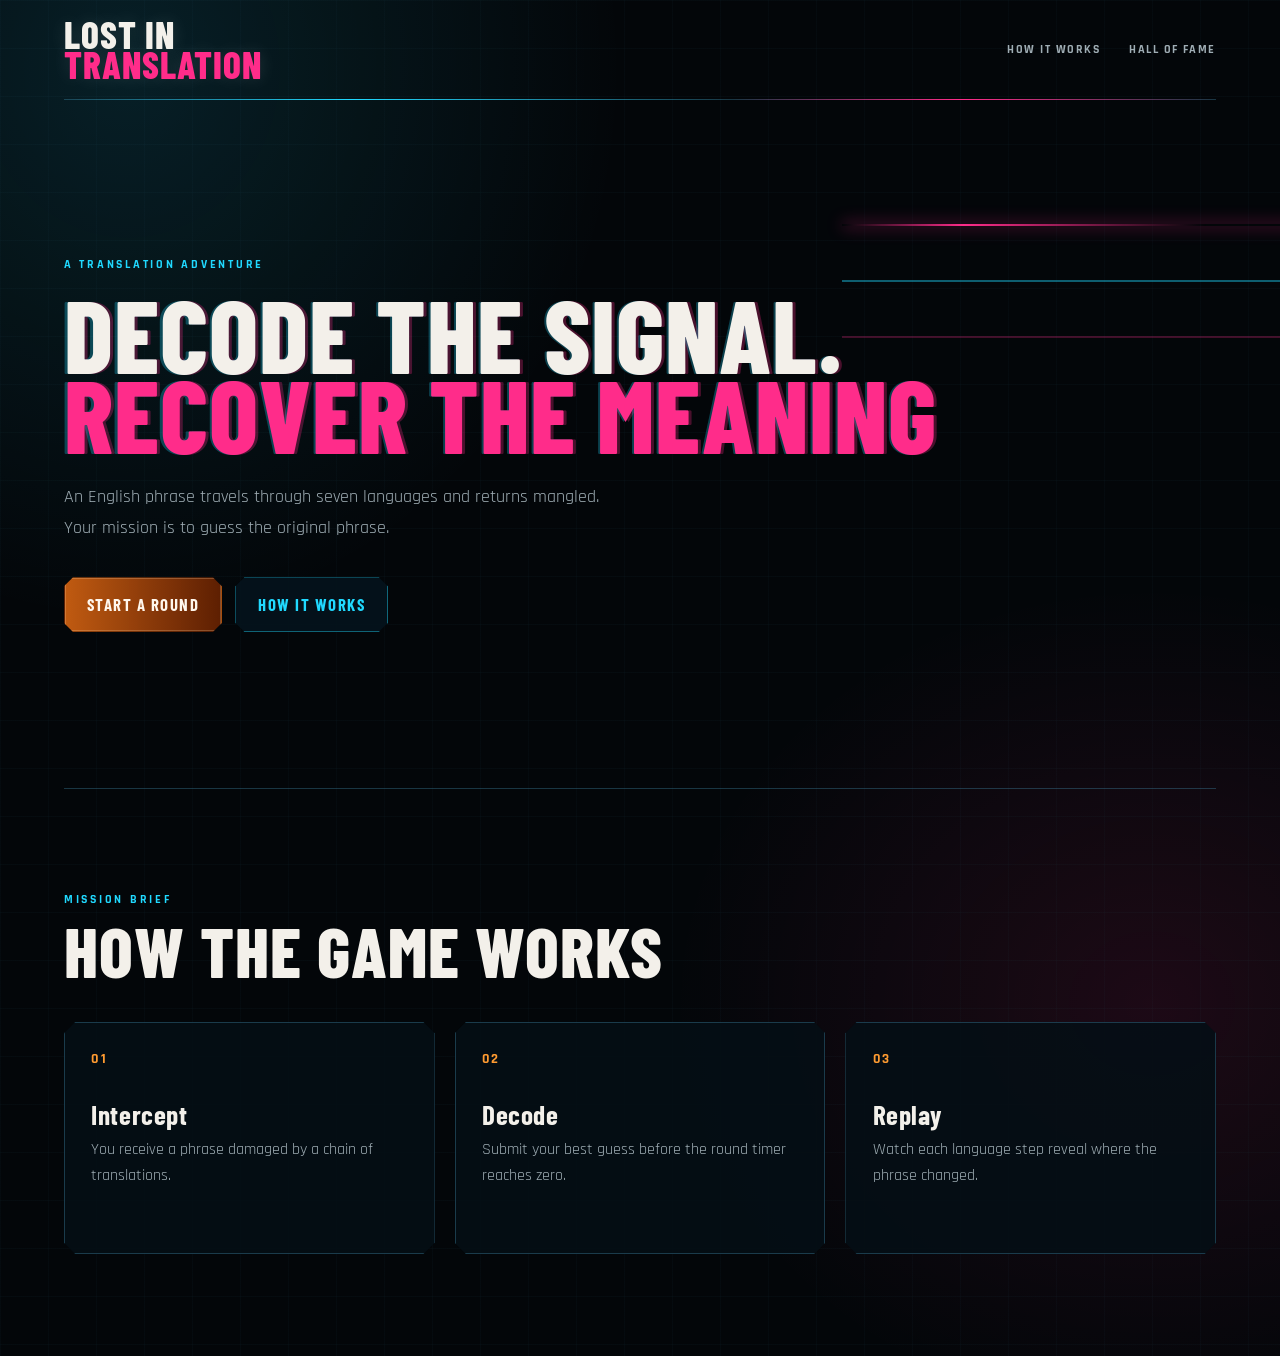
==== index.html @ 87a0662b "This is the frontend of the Lost in Translation project, we will start with the backend functionalit" ====
<!DOCTYPE html>
<html lang="en">
    <head>
        <meta charset="UTF-8">
        <meta name ="viewport" content="width=device-width, initial-scale=1.0">
        <title> Lost in Translation </title>
        <link rel="stylesheet" href="game_client/styles/landing-page.css">
    </head>
    <body>
        <header class="site-header">
            <a class="site-logo" href="index.html">
                Lost in <span>Translation</span>
            </a>
            <nav>
                <a href="#how-it-works">How it works</a>
                <a href="game_client/pages/hall-of-fame.html">Hall of Fame</a>
            </nav>
        </header>
        <main>
            </h1>
            <section class="hero">
                <p class="eyebrow">A TRANSLATION ADVENTURE</p>
                <h1> Decode the signal.
                <span> Recover the meaning</span>
                </h1>
                <p class="hero-text">
                    An English phrase travels through seven languages and returns
                    mangled. Your mission is to guess the original phrase.
                    </p>
                    <div class="hero-buttons">
                        <a class="primary-button" href="game_client/pages/game.html">
                            Start a round
                         </a>
                        <a class="secondary-button" href="#how-it-works">
                            How it works
                            </a>
                            </div>    
                        </section>

                        <section class="how-it-works" id="how-it-works">
                            <p class="eyebrow">MISSION BRIEF</p>
                            <h2>How the game works</h2>
                            <div class="steps">
                                <article>
                                    <span>01</span>
                                    <h3>Intercept</h3>
                                    <p>You receive a phrase damaged by a chain of translations.</p>
                                    </article>
                                    <article>
                                        <span>02</span>
                                        <h3>Decode</h3>
                                        <p>Submit your best guess before the round timer reaches zero.</p>
                                        </article>
                                        <article>
                                            <span>03</span>
                                            <h3>Replay</h3>
                                            <p>Watch each language step reveal where the phrase changed.</p>
                                            </article>
                                            </div>
                                         </section>
                                    </main>
                               <script src="game_client/scripts/landing-page.js"></script>
                            </body>
                         </html>
---- game_client/styles/landing-page.css ----
@import url("https://fonts.googleapis.com/css2?family=Barlow+Condensed:wght@500;600;700;800&family=Rajdhani:wght@500;600;700&display=swap");

/* Landing page design tokens */
:root {
  --background: #030609;
  --surface: rgba(5, 15, 22, 0.9);
  --surface-hover: rgba(8, 28, 39, 0.96);
  --border: rgba(82, 181, 217, 0.28);
  --text: #f3f0ea;
  --muted-text: #9fadb4;
  --pink: #ff2c8a;
  --blue: #20d9ff;
  --orange: #ff9b31;
  --page-width: 72rem;
  --page-gutter: clamp(1.25rem, 4vw, 3rem);
  --shadow: 0 1.25rem 3rem rgba(0, 0, 0, 0.35);
  --display: "Barlow Condensed", "Arial Narrow", sans-serif;
  --ui: "Rajdhani", "Segoe UI", sans-serif;
}

* {
  box-sizing: border-box;
}

html {
  scroll-behavior: smooth;
}

body {
  min-width: 20rem;
  min-height: 100vh;
  margin: 0;
  overflow-x: hidden;
  color: var(--text);
  font-family: var(--ui);
  line-height: 1.5;
  background:
    linear-gradient(rgba(62, 150, 188, 0.035) 1px, transparent 1px),
    linear-gradient(90deg, rgba(62, 150, 188, 0.03) 1px, transparent 1px),
    radial-gradient(ellipse at 10% 5%, rgba(32, 217, 255, 0.12), transparent 31rem),
    radial-gradient(ellipse at 90% 74%, rgba(255, 44, 138, 0.1), transparent 30rem),
    var(--background);
  background-size: 3rem 3rem, 3rem 3rem, auto, auto, auto;
}

body::before {
  position: fixed;
  z-index: -1;
  inset: 0;
  content: "";
  pointer-events: none;
  opacity: 0.35;
  background: repeating-linear-gradient(
    0deg,
    rgba(255, 255, 255, 0.012) 0,
    rgba(255, 255, 255, 0.012) 1px,
    transparent 1px,
    transparent 4px
  );
}

a {
  color: inherit;
}

.site-header,
.hero,
.how-it-works {
  width: min(var(--page-width), calc(100% - (var(--page-gutter) * 2)));
  margin-inline: auto;
}

.site-header {
  position: relative;
  display: flex;
  align-items: center;
  justify-content: space-between;
  min-height: 6.25rem;
  border-bottom: 1px solid var(--border);
}

.site-header::after {
  position: absolute;
  right: 0;
  bottom: -1px;
  left: 0;
  height: 1px;
  content: "";
  background: linear-gradient(90deg, transparent, var(--blue) 25%, transparent 58%, var(--pink) 78%, transparent);
}

.site-logo {
  max-width: 12rem;
  font-family: var(--display);
  font-size: clamp(1.5rem, 2.9vw, 2.45rem);
  font-weight: 800;
  letter-spacing: 0.025em;
  line-height: 0.8;
  text-decoration: none;
  text-transform: uppercase;
  text-shadow: 0 0 1.1rem rgba(255, 255, 255, 0.12);
}

.site-logo span {
  display: block;
  color: var(--pink);
}

nav {
  display: flex;
  align-items: center;
  gap: clamp(1rem, 3vw, 1.8rem);
}

nav a {
  color: var(--muted-text);
  font-family: var(--ui);
  font-size: 0.78rem;
  font-weight: 700;
  letter-spacing: 0.12em;
  text-decoration: none;
  text-transform: uppercase;
  transition: color 180ms ease;
}

nav a:hover,
nav a:focus-visible {
  color: var(--text);
}

.hero {
  position: relative;
  display: grid;
  align-content: center;
  min-height: clamp(34rem, 78vh, 43rem);
  padding-block: clamp(5rem, 11vw, 8rem);
  isolation: isolate;
}

.hero::before {
  position: absolute;
  z-index: -1;
  top: 18%;
  right: -7rem;
  width: min(38vw, 32rem);
  height: 2px;
  background: linear-gradient(90deg, transparent, var(--pink) 25%, transparent 75%);
  content: "";
  box-shadow: 0 0 1rem var(--pink), 0 3.5rem 0 rgba(32, 217, 255, 0.42), 0 7rem 0 rgba(255, 44, 138, 0.25);
  pointer-events: none;
}

.eyebrow {
  margin: 0;
  color: var(--blue);
  font-family: var(--ui);
  font-size: 0.78rem;
  font-weight: 800;
  letter-spacing: 0.22em;
  line-height: 1.4;
}

.hero h1,
.how-it-works h2,
.steps h3 {
  margin: 0;
  text-wrap: balance;
}

.hero h1 {
  max-width: 56rem;
  margin-top: 1.25rem;
  font-family: var(--display);
  font-size: clamp(3.8rem, 8vw, 7.1rem);
  font-weight: 800;
  letter-spacing: 0.01em;
  line-height: 0.78;
  text-transform: uppercase;
  text-shadow: -0.025em 0 rgba(32, 217, 255, 0.28), 0.025em 0 rgba(255, 44, 138, 0.28);
}

.hero h1 span {
  display: block;
  color: var(--pink);
}

.hero-text {
  max-width: 35rem;
  margin: 1.8rem 0 0;
  color: var(--muted-text);
  font-size: clamp(1rem, 1.5vw, 1.15rem);
  line-height: 1.65;
}

.hero-buttons {
  display: flex;
  flex-wrap: wrap;
  gap: 0.85rem;
  margin-top: 2.15rem;
}

.primary-button,
.secondary-button {
  display: inline-flex;
  align-items: center;
  justify-content: center;
  min-height: 3.35rem;
  padding: 0.85rem 1.35rem;
  border: 1px solid transparent;
  border-radius: 0;
  font-family: var(--display);
  font-size: 1.05rem;
  font-weight: 700;
  letter-spacing: 0.09em;
  text-decoration: none;
  text-transform: uppercase;
  clip-path: polygon(0.55rem 0, calc(100% - 0.55rem) 0, 100% 0.55rem, 100% calc(100% - 0.55rem), calc(100% - 0.55rem) 100%, 0.55rem 100%, 0 calc(100% - 0.55rem), 0 0.55rem);
  transition: background-color 180ms ease, border-color 180ms ease, box-shadow 180ms ease, color 180ms ease, transform 180ms ease;
}

.primary-button {
  color: #fff7ed;
  background: var(--orange);
  background: linear-gradient(90deg, rgba(255, 121, 22, 0.72), rgba(104, 34, 2, 0.85)), #1e0b03;
  box-shadow: inset 0 0 0 1px rgba(255, 211, 164, 0.25), 0 0 1.25rem rgba(255, 123, 25, 0.3);
}

.secondary-button {
  color: var(--blue);
  border-color: rgba(32, 217, 255, 0.56);
  background: rgba(5, 20, 29, 0.88);
}

.primary-button:hover,
.primary-button:focus-visible {
  color: #fff;
  box-shadow: inset 0 0 0 1px rgba(255, 235, 210, 0.36), 0 0 1.75rem rgba(255, 123, 25, 0.55);
}

.secondary-button:hover,
.secondary-button:focus-visible {
  border-color: var(--blue);
  background: rgba(32, 217, 255, 0.12);
}

.primary-button:hover,
.secondary-button:hover {
  transform: translateY(-0.15rem);
}

.how-it-works {
  padding-block: clamp(4.5rem, 8vw, 6.5rem);
  position: relative;
  border-top: 1px solid var(--border);
}

.how-it-works h2 {
  max-width: 42rem;
  margin-top: 0.8rem;
  font-family: var(--display);
  font-size: clamp(2.7rem, 5.5vw, 4.7rem);
  font-weight: 800;
  letter-spacing: 0.015em;
  line-height: 0.8;
  text-transform: uppercase;
}

.steps {
  display: grid;
  grid-template-columns: repeat(3, minmax(0, 1fr));
  gap: 1.25rem;
  margin-top: 2.75rem;
}

.steps article {
  min-height: 14.5rem;
  padding: 1.65rem;
  border: 1px solid var(--border);
  border-radius: 0;
  background: var(--surface);
  box-shadow: var(--shadow);
  clip-path: polygon(0.7rem 0, calc(100% - 0.7rem) 0, 100% 0.7rem, 100% calc(100% - 0.7rem), calc(100% - 0.7rem) 100%, 0.7rem 100%, 0 calc(100% - 0.7rem), 0 0.7rem);
  transition: background-color 180ms ease, border-color 180ms ease, transform 180ms ease;
}

.steps article:hover {
  border-color: rgba(32, 217, 255, 0.62);
  background: var(--surface-hover);
  transform: translateY(-0.2rem);
}

.steps span {
  display: block;
  color: var(--orange);
  font-family: var(--ui);
  font-size: 0.85rem;
  font-weight: 850;
  letter-spacing: 0.1em;
}

.steps h3 {
  margin-top: 2rem;
  font-family: var(--display);
  font-size: 1.7rem;
  letter-spacing: 0.02em;
  line-height: 0.9;
}

.steps p {
  margin: 0.65rem 0 0;
  color: var(--muted-text);
  line-height: 1.65;
}

:focus-visible {
  outline: 3px solid var(--blue);
  outline-offset: 4px;
}

@media (max-width: 48rem) {
  .hero {
    min-height: 34rem;
  }

  .steps {
    grid-template-columns: 1fr;
  }

  .steps article {
    min-height: auto;
  }

  .steps h3 {
    margin-top: 1.25rem;
  }
}

@media (max-width: 34rem) {
  .site-header {
    align-items: flex-start;
    flex-direction: column;
    justify-content: center;
    gap: 0.8rem;
    padding-block: 1rem;
  }

  nav {
    width: 100%;
    justify-content: space-between;
  }

  .hero {
    min-height: 32rem;
    padding-block: 4.5rem;
  }

  .hero-buttons {
    display: grid;
  }
}

@media (prefers-reduced-motion: reduce) {
  html {
    scroll-behavior: auto;
  }

  *,
  *::before,
  *::after {
    transition-duration: 0.01ms !important;
  }
}
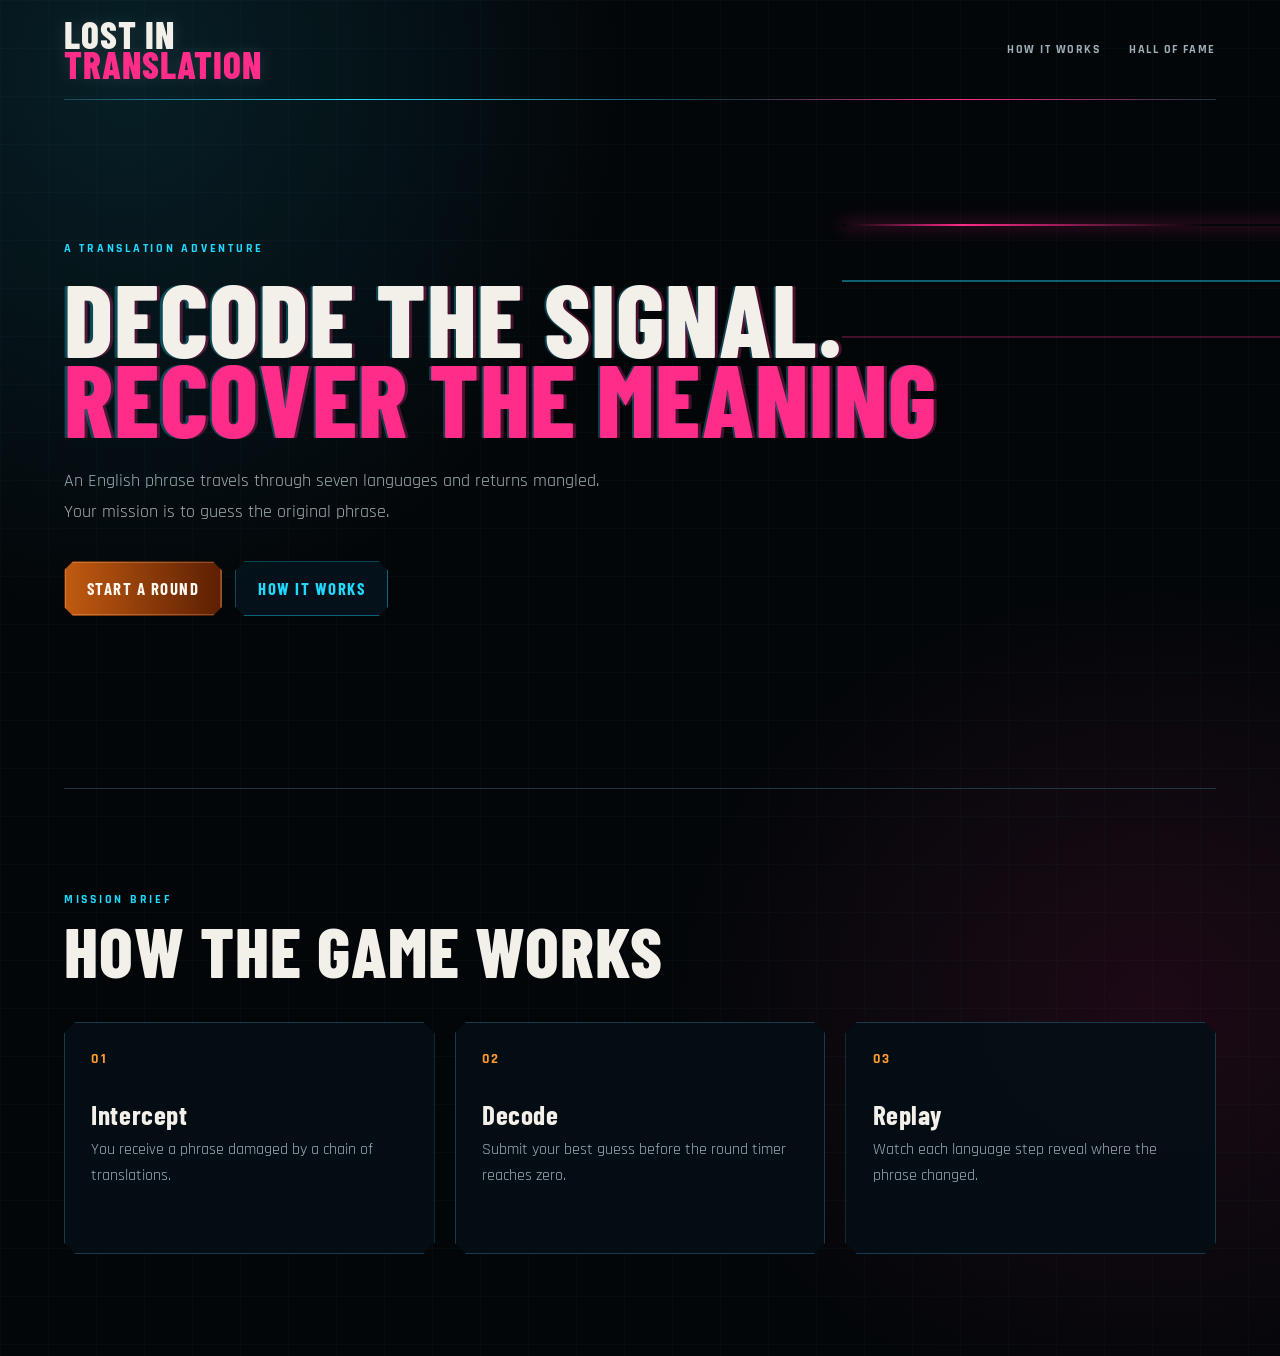
==== commit 6fb1c4d9: "Restoring the missing updated files that I had, as in the JavaScript files, and the Hall of Fame HTM" ====
--- a/index.html
+++ b/index.html
@@ -2,64 +2,36 @@
 <html lang="en">
     <head>
         <meta charset="UTF-8">
-        <meta name ="viewport" content="width=device-width, initial-scale=1.0">
-        <title> Lost in Translation </title>
+        <meta name="viewport" content="width=device-width, initial-scale=1.0">
+        <title>Lost in Translation</title>
         <link rel="stylesheet" href="game_client/styles/landing-page.css">
     </head>
     <body>
         <header class="site-header">
-            <a class="site-logo" href="index.html">
-                Lost in <span>Translation</span>
-            </a>
-            <nav>
-                <a href="#how-it-works">How it works</a>
-                <a href="game_client/pages/hall-of-fame.html">Hall of Fame</a>
-            </nav>
+            <a class="site-logo" href="index.html">Lost in <span>Translation</span></a>
+            <nav><a href="#how-it-works">How it works</a><a href="game_client/pages/hall-of-fame.html">Hall of Fame</a></nav>
         </header>
         <main>
-            </h1>
             <section class="hero">
                 <p class="eyebrow">A TRANSLATION ADVENTURE</p>
-                <h1> Decode the signal.
-                <span> Recover the meaning</span>
-                </h1>
-                <p class="hero-text">
-                    An English phrase travels through seven languages and returns
-                    mangled. Your mission is to guess the original phrase.
-                    </p>
-                    <div class="hero-buttons">
-                        <a class="primary-button" href="game_client/pages/game.html">
-                            Start a round
-                         </a>
-                        <a class="secondary-button" href="#how-it-works">
-                            How it works
-                            </a>
-                            </div>    
-                        </section>
-
-                        <section class="how-it-works" id="how-it-works">
-                            <p class="eyebrow">MISSION BRIEF</p>
-                            <h2>How the game works</h2>
-                            <div class="steps">
-                                <article>
-                                    <span>01</span>
-                                    <h3>Intercept</h3>
-                                    <p>You receive a phrase damaged by a chain of translations.</p>
-                                    </article>
-                                    <article>
-                                        <span>02</span>
-                                        <h3>Decode</h3>
-                                        <p>Submit your best guess before the round timer reaches zero.</p>
-                                        </article>
-                                        <article>
-                                            <span>03</span>
-                                            <h3>Replay</h3>
-                                            <p>Watch each language step reveal where the phrase changed.</p>
-                                            </article>
-                                            </div>
-                                         </section>
-                                    </main>
-                               <script src="game_client/scripts/landing-page.js"></script>
-                            </body>
-                         </html>
-                                        
+                <h1>Decode the signal.<span>Recover the meaning</span></h1>
+                <p class="hero-text">An English phrase travels through seven languages and returns mangled. Your mission is to guess the original phrase.</p>
+                <div class="hero-buttons">
+                    <a class="primary-button" id="start-game" href="game_client/pages/game.html">Start a round</a>
+                    <a class="secondary-button" href="#how-it-works">How it works</a>
+                </div>
+                <p class="session-message" id="session-message" aria-live="polite"></p>
+            </section>
+            <section class="how-it-works" id="how-it-works">
+                <p class="eyebrow">MISSION BRIEF</p><h2>How the game works</h2>
+                <div class="steps">
+                    <article><span>01</span><h3>Intercept</h3><p>You receive a phrase damaged by a chain of translations.</p></article>
+                    <article><span>02</span><h3>Decode</h3><p>Submit your best guess before the round timer reaches zero.</p></article>
+                    <article><span>03</span><h3>Replay</h3><p>Watch each language step reveal where the phrase changed.</p></article>
+                </div>
+            </section>
+        </main>
+        <script src="game_client/scripts/user.js"></script>
+        <script src="game_client/scripts/landing-page.js"></script>
+    </body>
+</html>
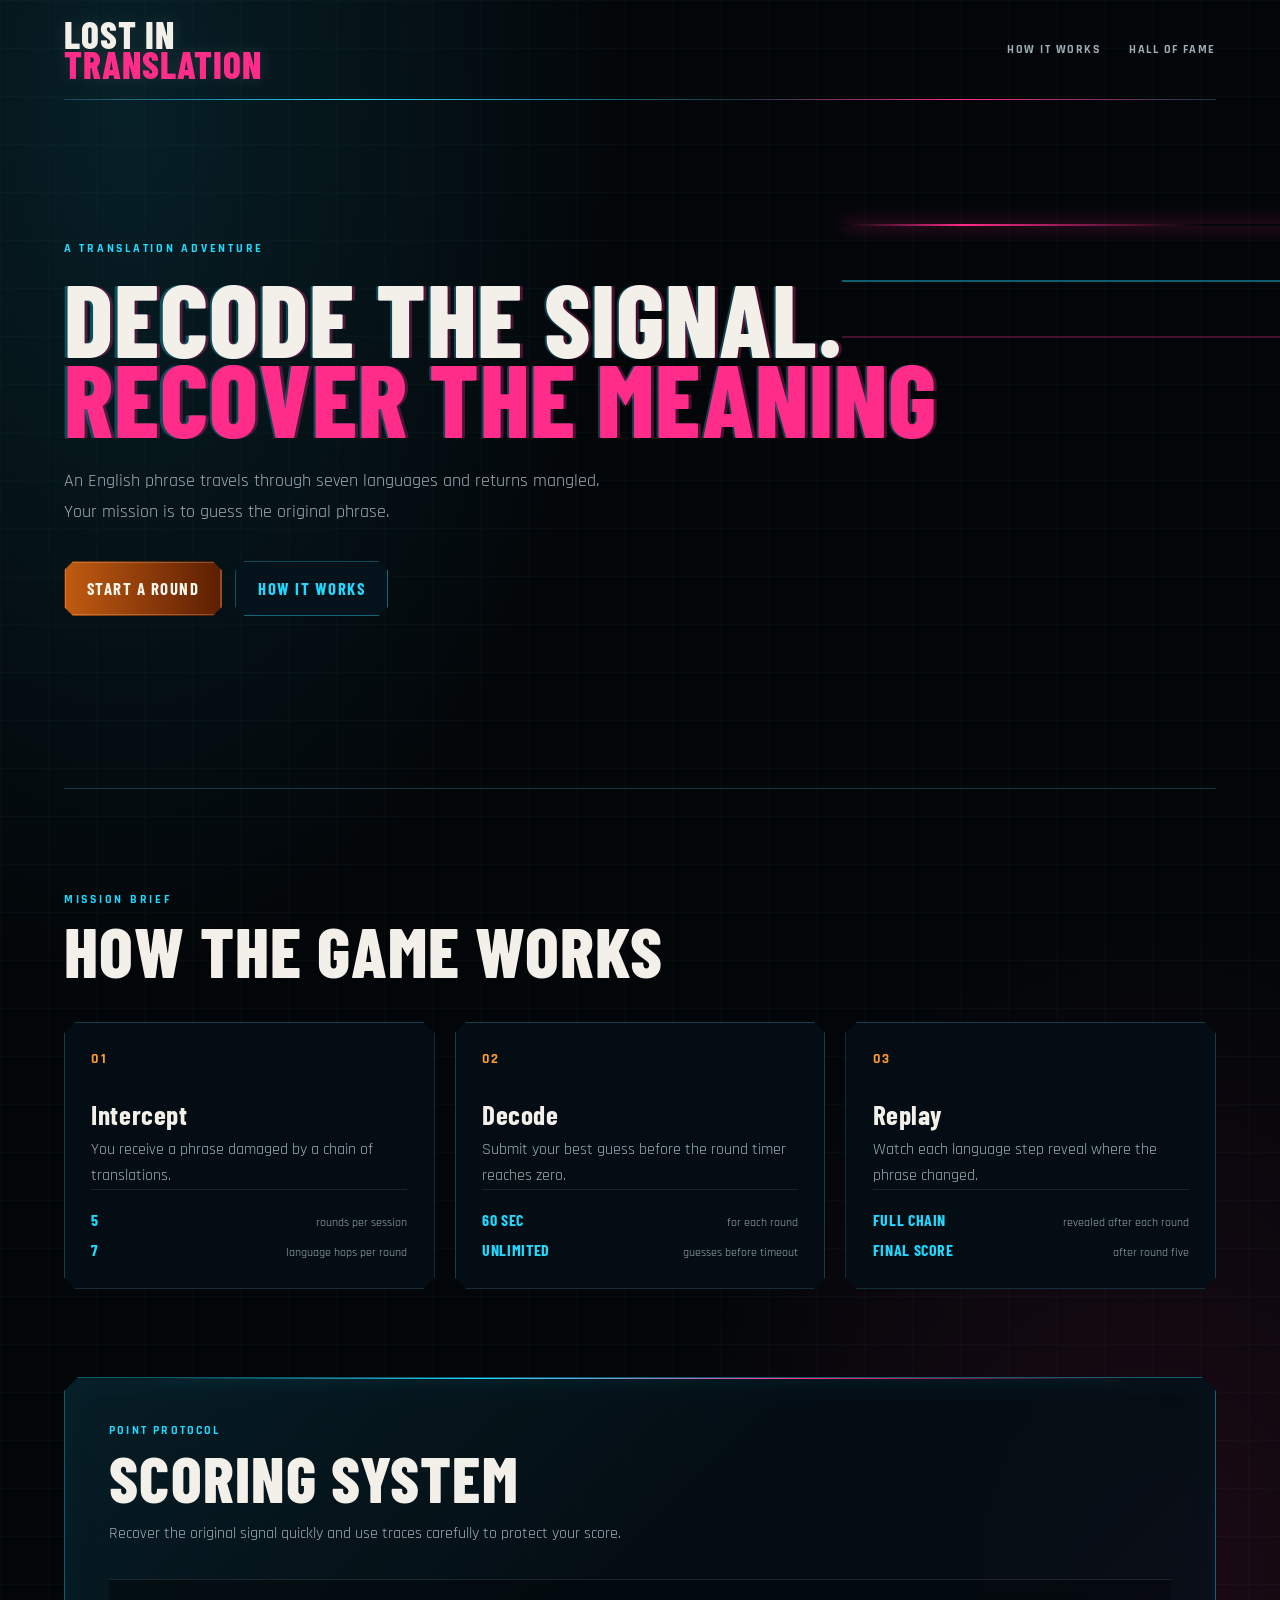
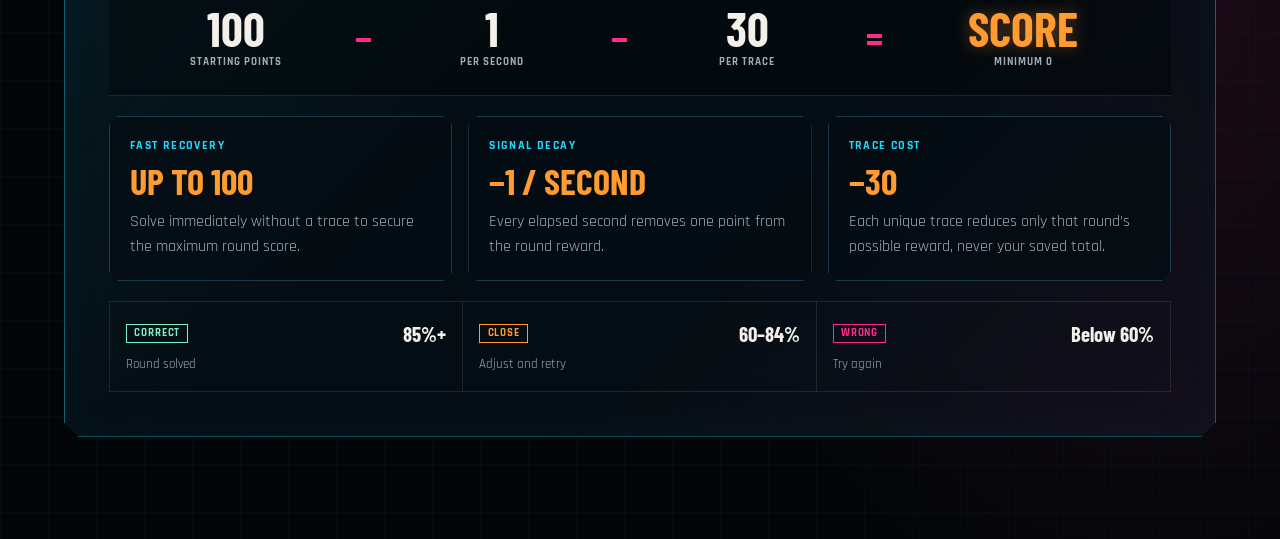
==== commit efab108b: "Adding a score card on the landing page, enhancing the animations on the landing page and the hall o" ====
--- a/index.html
+++ b/index.html
@@ -25,10 +25,48 @@
             <section class="how-it-works" id="how-it-works">
                 <p class="eyebrow">MISSION BRIEF</p><h2>How the game works</h2>
                 <div class="steps">
-                    <article><span>01</span><h3>Intercept</h3><p>You receive a phrase damaged by a chain of translations.</p></article>
-                    <article><span>02</span><h3>Decode</h3><p>Submit your best guess before the round timer reaches zero.</p></article>
-                    <article><span>03</span><h3>Replay</h3><p>Watch each language step reveal where the phrase changed.</p></article>
+                    <article>
+                        <span>01</span><h3>Intercept</h3>
+                        <p>You receive a phrase damaged by a chain of translations.</p>
+                        <ul class="step-facts"><li><strong>5</strong> rounds per session</li><li><strong>7</strong> language hops per round</li></ul>
+                    </article>
+                    <article>
+                        <span>02</span><h3>Decode</h3>
+                        <p>Submit your best guess before the round timer reaches zero.</p>
+                        <ul class="step-facts"><li><strong>60 sec</strong> for each round</li><li><strong>Unlimited</strong> guesses before timeout</li></ul>
+                    </article>
+                    <article>
+                        <span>03</span><h3>Replay</h3>
+                        <p>Watch each language step reveal where the phrase changed.</p>
+                        <ul class="step-facts"><li><strong>Full chain</strong> revealed after each round</li><li><strong>Final score</strong> after round five</li></ul>
+                    </article>
                 </div>
+                <section class="scoring-guide" aria-labelledby="scoring-title">
+                    <header class="scoring-heading">
+                        <p class="scoring-kicker">POINT PROTOCOL</p>
+                        <h3 id="scoring-title">Scoring system</h3>
+                        <p>Recover the original signal quickly and use traces carefully to protect your score.</p>
+                    </header>
+                    <div class="score-formula" aria-label="One hundred points minus elapsed seconds minus thirty points per trace equals the round score">
+                        <span><strong>100</strong><small>Starting points</small></span>
+                        <b aria-hidden="true">−</b>
+                        <span><strong>1</strong><small>Per second</small></span>
+                        <b aria-hidden="true">−</b>
+                        <span><strong>30</strong><small>Per trace</small></span>
+                        <b aria-hidden="true">=</b>
+                        <span class="score-result"><strong>Score</strong><small>Minimum 0</small></span>
+                    </div>
+                    <div class="score-rules">
+                        <article><span>Fast recovery</span><strong>Up to 100</strong><p>Solve immediately without a trace to secure the maximum round score.</p></article>
+                        <article><span>Signal decay</span><strong>−1 / second</strong><p>Every elapsed second removes one point from the round reward.</p></article>
+                        <article><span>Trace cost</span><strong>−30</strong><p>Each unique trace reduces only that round’s possible reward, never your saved total.</p></article>
+                    </div>
+                    <div class="verdict-bands" aria-label="Guess accuracy bands">
+                        <p><span class="verdict correct">Correct</span><strong>85%+</strong><small>Round solved</small></p>
+                        <p><span class="verdict close">Close</span><strong>60–84%</strong><small>Adjust and retry</small></p>
+                        <p><span class="verdict wrong">Wrong</span><strong>Below 60%</strong><small>Try again</small></p>
+                    </div>
+                </section>
             </section>
         </main>
         <script src="game_client/scripts/user.js"></script>
--- a/game_client/styles/landing-page.css
+++ b/game_client/styles/landing-page.css
@@ -1,372 +1,10 @@
 @import url("https://fonts.googleapis.com/css2?family=Barlow+Condensed:wght@500;600;700;800&family=Rajdhani:wght@500;600;700&display=swap");
 
-/* Landing page design tokens */
-:root {
-  --background: #030609;
-  --surface: rgba(5, 15, 22, 0.9);
-  --surface-hover: rgba(8, 28, 39, 0.96);
-  --border: rgba(82, 181, 217, 0.28);
-  --text: #f3f0ea;
-  --muted-text: #9fadb4;
-  --pink: #ff2c8a;
-  --blue: #20d9ff;
-  --orange: #ff9b31;
-  --page-width: 72rem;
-  --page-gutter: clamp(1.25rem, 4vw, 3rem);
-  --shadow: 0 1.25rem 3rem rgba(0, 0, 0, 0.35);
-  --display: "Barlow Condensed", "Arial Narrow", sans-serif;
-  --ui: "Rajdhani", "Segoe UI", sans-serif;
-}
-
-* {
-  box-sizing: border-box;
-}
-
-html {
-  scroll-behavior: smooth;
-}
-
-body {
-  min-width: 20rem;
-  min-height: 100vh;
-  margin: 0;
-  overflow-x: hidden;
-  color: var(--text);
-  font-family: var(--ui);
-  line-height: 1.5;
-  background:
-    linear-gradient(rgba(62, 150, 188, 0.035) 1px, transparent 1px),
-    linear-gradient(90deg, rgba(62, 150, 188, 0.03) 1px, transparent 1px),
-    radial-gradient(ellipse at 10% 5%, rgba(32, 217, 255, 0.12), transparent 31rem),
-    radial-gradient(ellipse at 90% 74%, rgba(255, 44, 138, 0.1), transparent 30rem),
-    var(--background);
-  background-size: 3rem 3rem, 3rem 3rem, auto, auto, auto;
-}
-
-body::before {
-  position: fixed;
-  z-index: -1;
-  inset: 0;
-  content: "";
-  pointer-events: none;
-  opacity: 0.35;
-  background: repeating-linear-gradient(
-    0deg,
-    rgba(255, 255, 255, 0.012) 0,
-    rgba(255, 255, 255, 0.012) 1px,
-    transparent 1px,
-    transparent 4px
-  );
-}
-
-a {
-  color: inherit;
-}
-
-.site-header,
-.hero,
-.how-it-works {
-  width: min(var(--page-width), calc(100% - (var(--page-gutter) * 2)));
-  margin-inline: auto;
-}
-
-.site-header {
-  position: relative;
-  display: flex;
-  align-items: center;
-  justify-content: space-between;
-  min-height: 6.25rem;
-  border-bottom: 1px solid var(--border);
-}
-
-.site-header::after {
-  position: absolute;
-  right: 0;
-  bottom: -1px;
-  left: 0;
-  height: 1px;
-  content: "";
-  background: linear-gradient(90deg, transparent, var(--blue) 25%, transparent 58%, var(--pink) 78%, transparent);
-}
-
-.site-logo {
-  max-width: 12rem;
-  font-family: var(--display);
-  font-size: clamp(1.5rem, 2.9vw, 2.45rem);
-  font-weight: 800;
-  letter-spacing: 0.025em;
-  line-height: 0.8;
-  text-decoration: none;
-  text-transform: uppercase;
-  text-shadow: 0 0 1.1rem rgba(255, 255, 255, 0.12);
-}
-
-.site-logo span {
-  display: block;
-  color: var(--pink);
-}
-
-nav {
-  display: flex;
-  align-items: center;
-  gap: clamp(1rem, 3vw, 1.8rem);
-}
-
-nav a {
-  color: var(--muted-text);
-  font-family: var(--ui);
-  font-size: 0.78rem;
-  font-weight: 700;
-  letter-spacing: 0.12em;
-  text-decoration: none;
-  text-transform: uppercase;
-  transition: color 180ms ease;
-}
-
-nav a:hover,
-nav a:focus-visible {
-  color: var(--text);
-}
-
-.hero {
-  position: relative;
-  display: grid;
-  align-content: center;
-  min-height: clamp(34rem, 78vh, 43rem);
-  padding-block: clamp(5rem, 11vw, 8rem);
-  isolation: isolate;
-}
-
-.hero::before {
-  position: absolute;
-  z-index: -1;
-  top: 18%;
-  right: -7rem;
-  width: min(38vw, 32rem);
-  height: 2px;
-  background: linear-gradient(90deg, transparent, var(--pink) 25%, transparent 75%);
-  content: "";
-  box-shadow: 0 0 1rem var(--pink), 0 3.5rem 0 rgba(32, 217, 255, 0.42), 0 7rem 0 rgba(255, 44, 138, 0.25);
-  pointer-events: none;
-}
-
-.eyebrow {
-  margin: 0;
-  color: var(--blue);
-  font-family: var(--ui);
-  font-size: 0.78rem;
-  font-weight: 800;
-  letter-spacing: 0.22em;
-  line-height: 1.4;
-}
-
-.hero h1,
-.how-it-works h2,
-.steps h3 {
-  margin: 0;
-  text-wrap: balance;
-}
-
-.hero h1 {
-  max-width: 56rem;
-  margin-top: 1.25rem;
-  font-family: var(--display);
-  font-size: clamp(3.8rem, 8vw, 7.1rem);
-  font-weight: 800;
-  letter-spacing: 0.01em;
-  line-height: 0.78;
-  text-transform: uppercase;
-  text-shadow: -0.025em 0 rgba(32, 217, 255, 0.28), 0.025em 0 rgba(255, 44, 138, 0.28);
-}
-
-.hero h1 span {
-  display: block;
-  color: var(--pink);
-}
-
-.hero-text {
-  max-width: 35rem;
-  margin: 1.8rem 0 0;
-  color: var(--muted-text);
-  font-size: clamp(1rem, 1.5vw, 1.15rem);
-  line-height: 1.65;
-}
-
-.hero-buttons {
-  display: flex;
-  flex-wrap: wrap;
-  gap: 0.85rem;
-  margin-top: 2.15rem;
-}
-
-.primary-button,
-.secondary-button {
-  display: inline-flex;
-  align-items: center;
-  justify-content: center;
-  min-height: 3.35rem;
-  padding: 0.85rem 1.35rem;
-  border: 1px solid transparent;
-  border-radius: 0;
-  font-family: var(--display);
-  font-size: 1.05rem;
-  font-weight: 700;
-  letter-spacing: 0.09em;
-  text-decoration: none;
-  text-transform: uppercase;
-  clip-path: polygon(0.55rem 0, calc(100% - 0.55rem) 0, 100% 0.55rem, 100% calc(100% - 0.55rem), calc(100% - 0.55rem) 100%, 0.55rem 100%, 0 calc(100% - 0.55rem), 0 0.55rem);
-  transition: background-color 180ms ease, border-color 180ms ease, box-shadow 180ms ease, color 180ms ease, transform 180ms ease;
-}
-
-.primary-button {
-  color: #fff7ed;
-  background: var(--orange);
-  background: linear-gradient(90deg, rgba(255, 121, 22, 0.72), rgba(104, 34, 2, 0.85)), #1e0b03;
-  box-shadow: inset 0 0 0 1px rgba(255, 211, 164, 0.25), 0 0 1.25rem rgba(255, 123, 25, 0.3);
-}
-
-.secondary-button {
-  color: var(--blue);
-  border-color: rgba(32, 217, 255, 0.56);
-  background: rgba(5, 20, 29, 0.88);
-}
-
-.primary-button:hover,
-.primary-button:focus-visible {
-  color: #fff;
-  box-shadow: inset 0 0 0 1px rgba(255, 235, 210, 0.36), 0 0 1.75rem rgba(255, 123, 25, 0.55);
-}
-
-.secondary-button:hover,
-.secondary-button:focus-visible {
-  border-color: var(--blue);
-  background: rgba(32, 217, 255, 0.12);
-}
-
-.primary-button:hover,
-.secondary-button:hover {
-  transform: translateY(-0.15rem);
-}
-
-.how-it-works {
-  padding-block: clamp(4.5rem, 8vw, 6.5rem);
-  position: relative;
-  border-top: 1px solid var(--border);
-}
-
-.how-it-works h2 {
-  max-width: 42rem;
-  margin-top: 0.8rem;
-  font-family: var(--display);
-  font-size: clamp(2.7rem, 5.5vw, 4.7rem);
-  font-weight: 800;
-  letter-spacing: 0.015em;
-  line-height: 0.8;
-  text-transform: uppercase;
-}
-
-.steps {
-  display: grid;
-  grid-template-columns: repeat(3, minmax(0, 1fr));
-  gap: 1.25rem;
-  margin-top: 2.75rem;
-}
-
-.steps article {
-  min-height: 14.5rem;
-  padding: 1.65rem;
-  border: 1px solid var(--border);
-  border-radius: 0;
-  background: var(--surface);
-  box-shadow: var(--shadow);
-  clip-path: polygon(0.7rem 0, calc(100% - 0.7rem) 0, 100% 0.7rem, 100% calc(100% - 0.7rem), calc(100% - 0.7rem) 100%, 0.7rem 100%, 0 calc(100% - 0.7rem), 0 0.7rem);
-  transition: background-color 180ms ease, border-color 180ms ease, transform 180ms ease;
-}
-
-.steps article:hover {
-  border-color: rgba(32, 217, 255, 0.62);
-  background: var(--surface-hover);
-  transform: translateY(-0.2rem);
-}
-
-.steps span {
-  display: block;
-  color: var(--orange);
-  font-family: var(--ui);
-  font-size: 0.85rem;
-  font-weight: 850;
-  letter-spacing: 0.1em;
-}
-
-.steps h3 {
-  margin-top: 2rem;
-  font-family: var(--display);
-  font-size: 1.7rem;
-  letter-spacing: 0.02em;
-  line-height: 0.9;
-}
-
-.steps p {
-  margin: 0.65rem 0 0;
-  color: var(--muted-text);
-  line-height: 1.65;
-}
-
-:focus-visible {
-  outline: 3px solid var(--blue);
-  outline-offset: 4px;
-}
-
-@media (max-width: 48rem) {
-  .hero {
-    min-height: 34rem;
-  }
-
-  .steps {
-    grid-template-columns: 1fr;
-  }
-
-  .steps article {
-    min-height: auto;
-  }
-
-  .steps h3 {
-    margin-top: 1.25rem;
-  }
-}
-
-@media (max-width: 34rem) {
-  .site-header {
-    align-items: flex-start;
-    flex-direction: column;
-    justify-content: center;
-    gap: 0.8rem;
-    padding-block: 1rem;
-  }
-
-  nav {
-    width: 100%;
-    justify-content: space-between;
-  }
-
-  .hero {
-    min-height: 32rem;
-    padding-block: 4.5rem;
-  }
-
-  .hero-buttons {
-    display: grid;
-  }
-}
-
-@media (prefers-reduced-motion: reduce) {
-  html {
-    scroll-behavior: auto;
-  }
-
-  *,
-  *::before,
-  *::after {
-    transition-duration: 0.01ms !important;
-  }
-}
+/* Landing-page entry point: edit the focused module that owns the UI section. */
+@import url("./landing-base.css");
+@import url("./landing-header.css");
+@import url("./landing-hero.css");
+@import url("./landing-how-it-works.css");
+@import url("./landing-scoring.css");
+@import url("./landing-motion.css");
+@import url("./landing-responsive.css");
